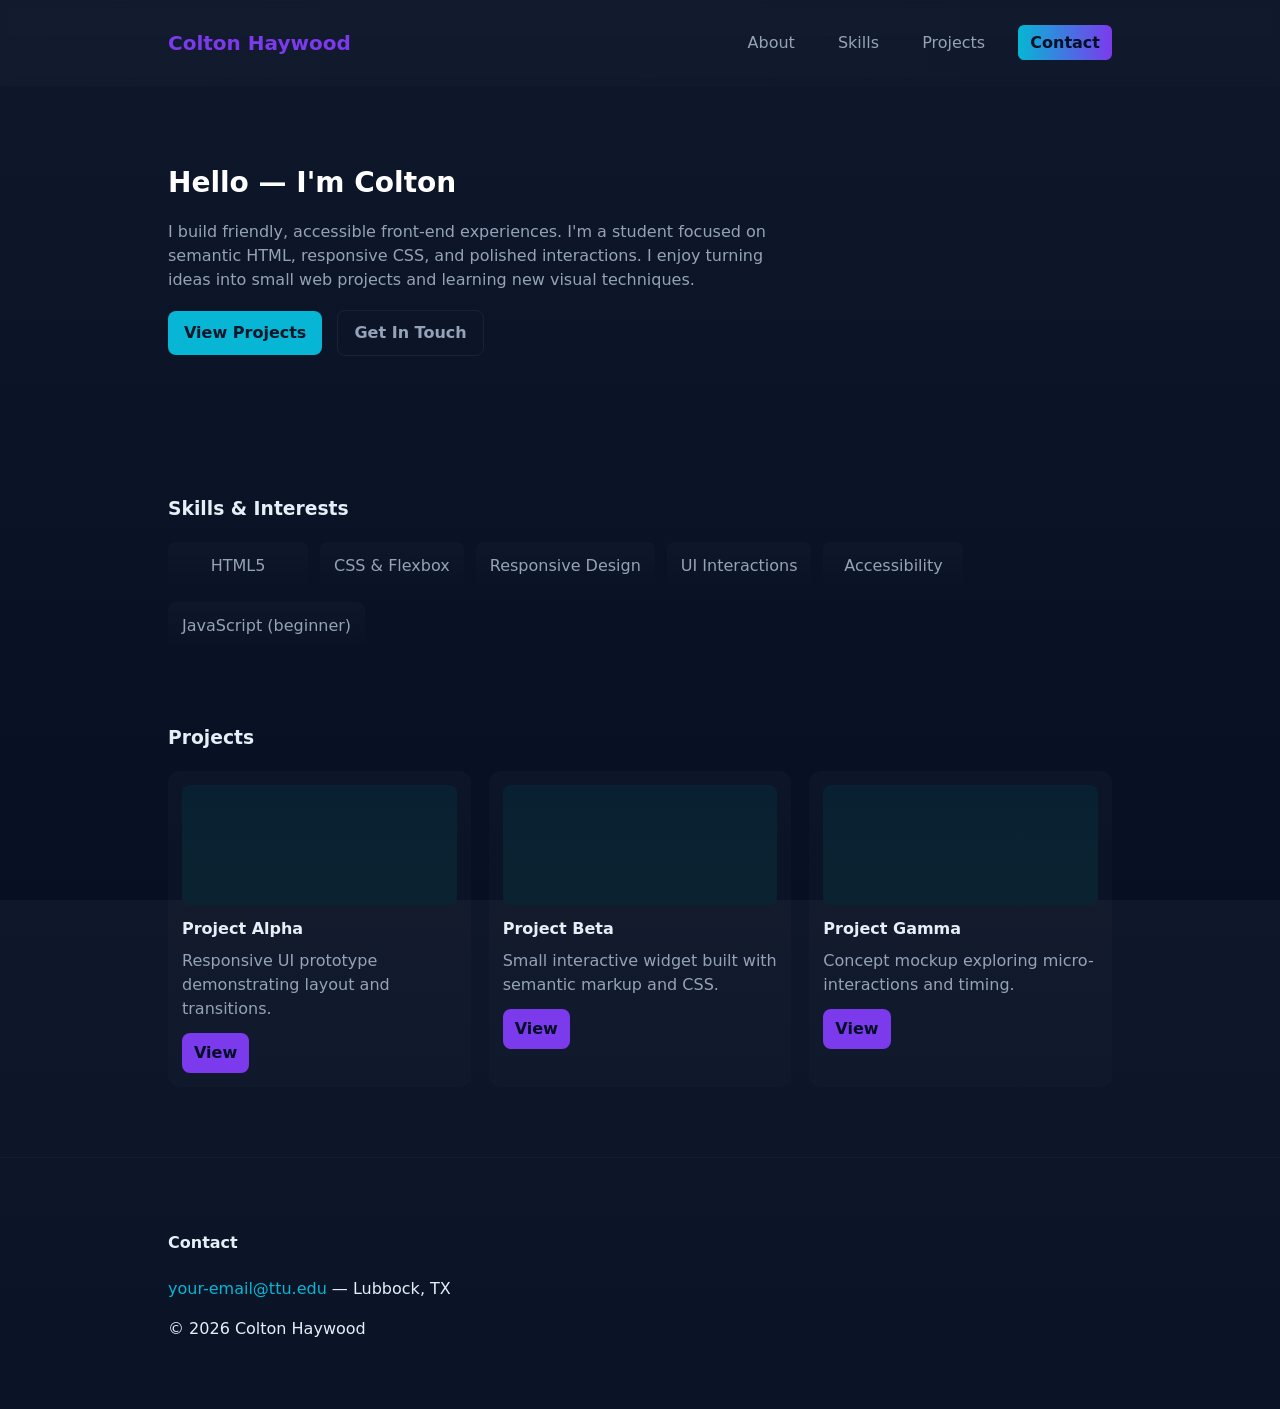
==== project-01/index.html @ 2ae57770 "Add Project 01: Personal Landing Page (HTML + CSS)" ====
<!DOCTYPE html>
<html lang="en">
  <head>
    <meta charset="utf-8" />
    <meta name="viewport" content="width=device-width, initial-scale=1" />
    <title>Colton Haywood — Personal Landing Page</title>
    <link rel="stylesheet" href="style.css" />
  </head>
  <body>
    <header class="site-header">
      <div class="inner">
        <h1 class="site-title">Colton Haywood</h1>
        <nav class="site-nav" aria-label="Primary">
          <a href="#about">About</a>
          <a href="#skills">Skills</a>
          <a href="#projects">Projects</a>
          <a href="#contact" class="cta">Contact</a>
        </nav>
      </div>
    </header>

    <main>
      <section id="about" class="hero">
        <div class="inner">
          <h2>Hello — I'm Colton</h2>
          <p>
            I build friendly, accessible front-end experiences. I'm a student
            focused on semantic HTML, responsive CSS, and polished interactions.
            I enjoy turning ideas into small web projects and learning new
            visual techniques.
          </p>
          <p class="lead-actions">
            <a href="#projects" class="btn">View Projects</a>
            <a href="#contact" class="btn ghost">Get In Touch</a>
          </p>
        </div>
      </section>

      <section id="skills" class="skills">
        <div class="inner">
          <h3>Skills & Interests</h3>
          <div class="skill-list">
            <div class="skill">HTML5</div>
            <div class="skill">CSS & Flexbox</div>
            <div class="skill">Responsive Design</div>
            <div class="skill">UI Interactions</div>
            <div class="skill">Accessibility</div>
            <div class="skill">JavaScript (beginner)</div>
          </div>
        </div>
      </section>

      <section id="projects" class="projects">
        <div class="inner">
          <h3>Projects</h3>
          <div class="project-grid">
            <article class="project-card">
              <div class="thumb" aria-hidden="true"></div>
              <h4>Project Alpha</h4>
              <p>Responsive UI prototype demonstrating layout and transitions.</p>
              <a class="project-link" href="#">View</a>
            </article>

            <article class="project-card">
              <div class="thumb" aria-hidden="true"></div>
              <h4>Project Beta</h4>
              <p>Small interactive widget built with semantic markup and CSS.</p>
              <a class="project-link" href="#">View</a>
            </article>

            <article class="project-card">
              <div class="thumb" aria-hidden="true"></div>
              <h4>Project Gamma</h4>
              <p>Concept mockup exploring micro-interactions and timing.</p>
              <a class="project-link" href="#">View</a>
            </article>
          </div>
        </div>
      </section>
    </main>

    <footer id="contact" class="site-footer">
      <div class="inner">
        <h4>Contact</h4>
        <p>
          <a href="mailto:your-email@ttu.edu" class="contact-link">your-email@ttu.edu</a>
          — Lubbock, TX
        </p>
        <p class="small">© 2026 Colton Haywood</p>
      </div>
    </footer>
  </body>
</html>
---- project-01/style.css ----
:root{
  --bg:#0f172a;
  --surface:#0b1220;
  --muted:#94a3b8;
  --accent:#06b6d4;
  --accent-2:#7c3aed;
  --card:#0b1724;
  --glass:rgba(255,255,255,0.03);
  --radius:10px;
}

*{box-sizing:border-box}
html,body{height:100%}
body{margin:0;font-family:Inter, system-ui, -apple-system, 'Segoe UI', Roboto, Arial; background:linear-gradient(180deg,var(--bg),#071023);color:#e6eef7;line-height:1.5}
.inner{max-width:1000px;margin:0 auto;padding:28px}

/* Header */
.site-header{background:linear-gradient(90deg, rgba(255,255,255,0.02), rgba(255,255,255,0.01));backdrop-filter:blur(4px)}
.site-header .inner{display:flex;align-items:center;justify-content:space-between}
.site-title{font-size:20px;margin:0;color:var(--accent-2)}
.site-nav a{color:var(--muted);text-decoration:none;margin-left:18px;padding:8px 10px;border-radius:6px;transition:color 220ms ease,transform 200ms ease,background 220ms}
.site-nav a:hover{color:var(--accent);transform:translateY(-2px);background:var(--glass)}
.site-nav .cta{background:linear-gradient(90deg,var(--accent),var(--accent-2));color:#041025;padding:8px 12px;border-radius:6px;font-weight:700}
.site-nav .cta:hover{transform:translateY(-3px);filter:brightness(1.05)}

/* Hero / About */
.hero{padding:48px 0}
.hero h2{margin:0 0 12px;font-size:28px;color:#fff}
.hero p{max-width:60ch;color:var(--muted)}
.lead-actions{margin-top:18px}
.btn{display:inline-block;padding:10px 16px;background:var(--accent);color:#051629;border-radius:8px;text-decoration:none;margin-right:10px;font-weight:700;transition:transform 220ms ease,box-shadow 220ms,filter 220ms}
.btn:hover{transform:translateY(-4px);box-shadow:0 12px 24px rgba(6,182,212,0.12)}
.btn.ghost{background:transparent;border:1px solid rgba(255,255,255,0.06);color:var(--muted)}
.btn.ghost:hover{color:var(--accent-2);transform:translateY(-3px)}

/* Skills */
.skills .skill-list{display:flex;flex-wrap:wrap;gap:12px;margin-top:18px}
.skill{background:linear-gradient(180deg,rgba(255,255,255,0.02),transparent);padding:12px 14px;border-radius:8px;color:var(--muted);min-width:140px;text-align:center;transition:transform 220ms ease,background 220ms}
.skill:hover{transform:translateY(-6px);background:linear-gradient(180deg, rgba(124,58,237,0.08), rgba(6,182,212,0.03));color:#fff}

/* Projects grid */
.project-grid{display:flex;gap:18px;margin-top:18px}
.project-card{background:linear-gradient(180deg, rgba(255,255,255,0.02), rgba(255,255,255,0.01));padding:14px;border-radius:12px;flex:1;transition:transform 260ms ease,box-shadow 260ms}
.project-card .thumb{height:120px;border-radius:8px;background:linear-gradient(180deg,#092032, #0b2330);margin-bottom:12px}
.project-card h4{margin:0 0 8px}
.project-card p{color:var(--muted);margin:0 0 12px}
.project-card .project-link{display:inline-block;padding:8px 12px;background:var(--accent-2);color:#041025;border-radius:8px;text-decoration:none;font-weight:700;transition:transform 220ms ease,box-shadow 220ms}
.project-card .project-link:hover{transform:translateY(-4px);box-shadow:0 10px 20px rgba(124,58,237,0.12)}
.project-card:hover{transform:translateY(-8px);box-shadow:0 24px 40px rgba(2,6,23,0.6)}

/* Footer */
.site-footer{border-top:1px solid rgba(255,255,255,0.03);margin-top:42px;padding:24px 0}
.contact-link{color:var(--accent);text-decoration:none;transition:color 200ms,transform 200ms}
.contact-link:hover{color:var(--accent-2);transform:translateY(-3px)}

/* Responsive */
@media (max-width:820px){
  .site-header .inner{flex-direction:column;align-items:flex-start;gap:12px}
  .project-grid{flex-direction:column}
  .site-nav a{margin-left:10px}
}
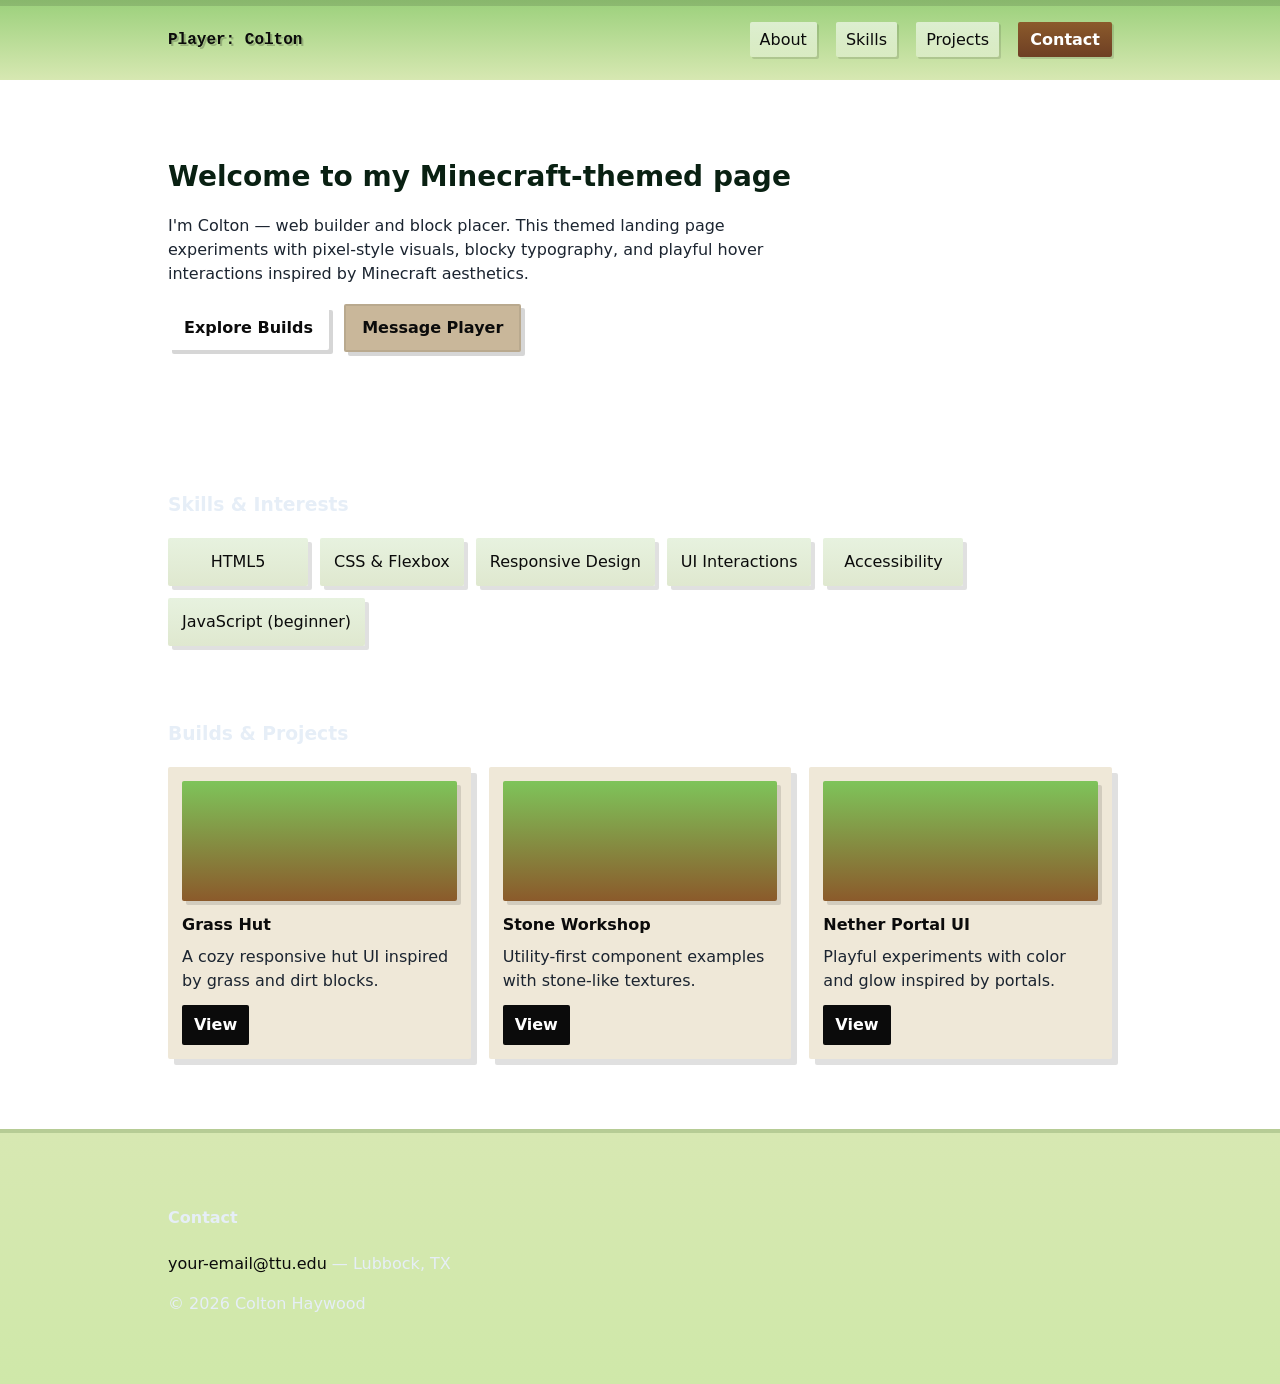
==== commit c2b8d101: "Theme: Make Project 01 Minecraft-styled and add link to homepage Projects" ====
--- a/project-01/index.html
+++ b/project-01/index.html
@@ -9,7 +9,7 @@
   <body>
     <header class="site-header">
       <div class="inner">
-        <h1 class="site-title">Colton Haywood</h1>
+        <h1 class="site-title">Player: Colton</h1>
         <nav class="site-nav" aria-label="Primary">
           <a href="#about">About</a>
           <a href="#skills">Skills</a>
@@ -22,16 +22,15 @@
     <main>
       <section id="about" class="hero">
         <div class="inner">
-          <h2>Hello — I'm Colton</h2>
+          <h2>Welcome to my Minecraft-themed page</h2>
           <p>
-            I build friendly, accessible front-end experiences. I'm a student
-            focused on semantic HTML, responsive CSS, and polished interactions.
-            I enjoy turning ideas into small web projects and learning new
-            visual techniques.
+            I'm Colton — web builder and block placer. This themed landing page
+            experiments with pixel-style visuals, blocky typography, and playful
+            hover interactions inspired by Minecraft aesthetics.
           </p>
           <p class="lead-actions">
-            <a href="#projects" class="btn">View Projects</a>
-            <a href="#contact" class="btn ghost">Get In Touch</a>
+            <a href="#projects" class="btn">Explore Builds</a>
+            <a href="#contact" class="btn ghost">Message Player</a>
           </p>
         </div>
       </section>
@@ -52,26 +51,26 @@
 
       <section id="projects" class="projects">
         <div class="inner">
-          <h3>Projects</h3>
+          <h3>Builds & Projects</h3>
           <div class="project-grid">
             <article class="project-card">
               <div class="thumb" aria-hidden="true"></div>
-              <h4>Project Alpha</h4>
-              <p>Responsive UI prototype demonstrating layout and transitions.</p>
+              <h4>Grass Hut</h4>
+              <p>A cozy responsive hut UI inspired by grass and dirt blocks.</p>
               <a class="project-link" href="#">View</a>
             </article>
 
             <article class="project-card">
               <div class="thumb" aria-hidden="true"></div>
-              <h4>Project Beta</h4>
-              <p>Small interactive widget built with semantic markup and CSS.</p>
+              <h4>Stone Workshop</h4>
+              <p>Utility-first component examples with stone-like textures.</p>
               <a class="project-link" href="#">View</a>
             </article>
 
             <article class="project-card">
               <div class="thumb" aria-hidden="true"></div>
-              <h4>Project Gamma</h4>
-              <p>Concept mockup exploring micro-interactions and timing.</p>
+              <h4>Nether Portal UI</h4>
+              <p>Playful experiments with color and glow inspired by portals.</p>
               <a class="project-link" href="#">View</a>
             </article>
           </div>
--- a/project-01/style.css
+++ b/project-01/style.css
@@ -1,12 +1,13 @@
 :root{
-  --bg:#0f172a;
-  --surface:#0b1220;
-  --muted:#94a3b8;
-  --accent:#06b6d4;
-  --accent-2:#7c3aed;
-  --card:#0b1724;
-  --glass:rgba(255,255,255,0.03);
-  --radius:10px;
+  --bg-grass:#7ec45a;
+  --dirt:#8b5a2b;
+  --stone:#7d7d7d;
+  --sky:#9bd07b;
+  --accent:#4fc3f7;
+  --muted:#1b2430;
+  --card:#e7f2df;
+  --pixel:#0b0b0b;
+  --radius:3px;
 }
 
 *{box-sizing:border-box}
@@ -14,44 +15,44 @@
 body{margin:0;font-family:Inter, system-ui, -apple-system, 'Segoe UI', Roboto, Arial; background:linear-gradient(180deg,var(--bg),#071023);color:#e6eef7;line-height:1.5}
 .inner{max-width:1000px;margin:0 auto;padding:28px}
 
-/* Header */
-.site-header{background:linear-gradient(90deg, rgba(255,255,255,0.02), rgba(255,255,255,0.01));backdrop-filter:blur(4px)}
+/* Minecraft header */
+.site-header{background:linear-gradient(180deg,var(--sky),#d7e8b2);box-shadow:0 6px 0 rgba(0,0,0,0.12) inset}
 .site-header .inner{display:flex;align-items:center;justify-content:space-between}
-.site-title{font-size:20px;margin:0;color:var(--accent-2)}
-.site-nav a{color:var(--muted);text-decoration:none;margin-left:18px;padding:8px 10px;border-radius:6px;transition:color 220ms ease,transform 200ms ease,background 220ms}
-.site-nav a:hover{color:var(--accent);transform:translateY(-2px);background:var(--glass)}
-.site-nav .cta{background:linear-gradient(90deg,var(--accent),var(--accent-2));color:#041025;padding:8px 12px;border-radius:6px;font-weight:700}
-.site-nav .cta:hover{transform:translateY(-3px);filter:brightness(1.05)}
+.site-title{font-family:'Press Start 2P', monospace;font-size:16px;margin:0;color:var(--pixel);text-shadow:2px 2px 0 rgba(0,0,0,0.2)}
+.site-nav a{color:var(--pixel);text-decoration:none;margin-left:14px;padding:8px 10px;border-radius:2px;background:linear-gradient(180deg,rgba(255,255,255,0.6),rgba(255,255,255,0.35));box-shadow:2px 2px 0 rgba(0,0,0,0.12);transition:transform 160ms,box-shadow 160ms}
+.site-nav a:hover{transform:translateY(-4px);box-shadow:6px 6px 0 rgba(0,0,0,0.18)}
+.site-nav .cta{background:linear-gradient(180deg,var(--dirt),#6e3f24);color:#fff;padding:8px 12px;border-radius:2px;font-weight:700}
+.site-nav .cta:hover{transform:translateY(-5px)}
 
 /* Hero / About */
 .hero{padding:48px 0}
-.hero h2{margin:0 0 12px;font-size:28px;color:#fff}
+.hero h2{margin:0 0 12px;font-size:28px;color:#092012}
 .hero p{max-width:60ch;color:var(--muted)}
 .lead-actions{margin-top:18px}
-.btn{display:inline-block;padding:10px 16px;background:var(--accent);color:#051629;border-radius:8px;text-decoration:none;margin-right:10px;font-weight:700;transition:transform 220ms ease,box-shadow 220ms,filter 220ms}
-.btn:hover{transform:translateY(-4px);box-shadow:0 12px 24px rgba(6,182,212,0.12)}
-.btn.ghost{background:transparent;border:1px solid rgba(255,255,255,0.06);color:var(--muted)}
-.btn.ghost:hover{color:var(--accent-2);transform:translateY(-3px)}
+.btn{display:inline-block;padding:10px 16px;background:linear-gradient(180deg,var(--grass),#4a8a2e);color:#0b0b0b;border-radius:2px;text-decoration:none;margin-right:10px;font-weight:700;box-shadow:4px 4px 0 rgba(0,0,0,0.16);transition:transform 180ms ease,box-shadow 180ms,filter 180ms}
+.btn:hover{transform:translateY(-6px);box-shadow:10px 10px 0 rgba(0,0,0,0.22)}
+.btn.ghost{background:#c9b79a;border:2px solid rgba(0,0,0,0.08);color:var(--pixel)}
+.btn.ghost:hover{transform:translateY(-5px)}
 
 /* Skills */
 .skills .skill-list{display:flex;flex-wrap:wrap;gap:12px;margin-top:18px}
-.skill{background:linear-gradient(180deg,rgba(255,255,255,0.02),transparent);padding:12px 14px;border-radius:8px;color:var(--muted);min-width:140px;text-align:center;transition:transform 220ms ease,background 220ms}
-.skill:hover{transform:translateY(-6px);background:linear-gradient(180deg, rgba(124,58,237,0.08), rgba(6,182,212,0.03));color:#fff}
+.skill{background:linear-gradient(180deg,#e7f2df,#dfe8cf);padding:12px 14px;border-radius:2px;color:var(--pixel);min-width:140px;text-align:center;box-shadow:4px 4px 0 rgba(0,0,0,0.12);transition:transform 220ms ease,box-shadow 220ms}
+.skill:hover{transform:translateY(-6px);box-shadow:10px 10px 0 rgba(0,0,0,0.18);background:linear-gradient(180deg,#9bd07b,#6fb84a);color:#08120a}
 
 /* Projects grid */
 .project-grid{display:flex;gap:18px;margin-top:18px}
-.project-card{background:linear-gradient(180deg, rgba(255,255,255,0.02), rgba(255,255,255,0.01));padding:14px;border-radius:12px;flex:1;transition:transform 260ms ease,box-shadow 260ms}
-.project-card .thumb{height:120px;border-radius:8px;background:linear-gradient(180deg,#092032, #0b2330);margin-bottom:12px}
-.project-card h4{margin:0 0 8px}
+.project-card{background:#efe8d8;padding:14px;border-radius:2px;flex:1;transition:transform 260ms ease,box-shadow 260ms;box-shadow:6px 6px 0 rgba(0,0,0,0.12)}
+.project-card .thumb{height:120px;border-radius:2px;background:linear-gradient(180deg,#7ec45a,#8b5a2b);margin-bottom:12px;box-shadow:4px 4px 0 rgba(0,0,0,0.12)}
+.project-card h4{margin:0 0 8px;color:var(--pixel)}
 .project-card p{color:var(--muted);margin:0 0 12px}
-.project-card .project-link{display:inline-block;padding:8px 12px;background:var(--accent-2);color:#041025;border-radius:8px;text-decoration:none;font-weight:700;transition:transform 220ms ease,box-shadow 220ms}
-.project-card .project-link:hover{transform:translateY(-4px);box-shadow:0 10px 20px rgba(124,58,237,0.12)}
-.project-card:hover{transform:translateY(-8px);box-shadow:0 24px 40px rgba(2,6,23,0.6)}
+.project-card .project-link{display:inline-block;padding:8px 12px;background:var(--pixel);color:#fff;border-radius:2px;text-decoration:none;font-weight:700;transition:transform 220ms ease,box-shadow 220ms}
+.project-card .project-link:hover{transform:translateY(-4px);box-shadow:6px 6px 0 rgba(0,0,0,0.16)}
+.project-card:hover{transform:translateY(-8px);box-shadow:12px 12px 0 rgba(0,0,0,0.18)}
 
 /* Footer */
-.site-footer{border-top:1px solid rgba(255,255,255,0.03);margin-top:42px;padding:24px 0}
-.contact-link{color:var(--accent);text-decoration:none;transition:color 200ms,transform 200ms}
-.contact-link:hover{color:var(--accent-2);transform:translateY(-3px)}
+.site-footer{border-top:4px solid rgba(0,0,0,0.12);margin-top:42px;padding:24px 0;background:linear-gradient(180deg,#d7e8b2,#cfe8a9)}
+.contact-link{color:var(--pixel);text-decoration:none;transition:transform 200ms}
+.contact-link:hover{transform:translateY(-3px);color:#0b6623}
 
 /* Responsive */
 @media (max-width:820px){
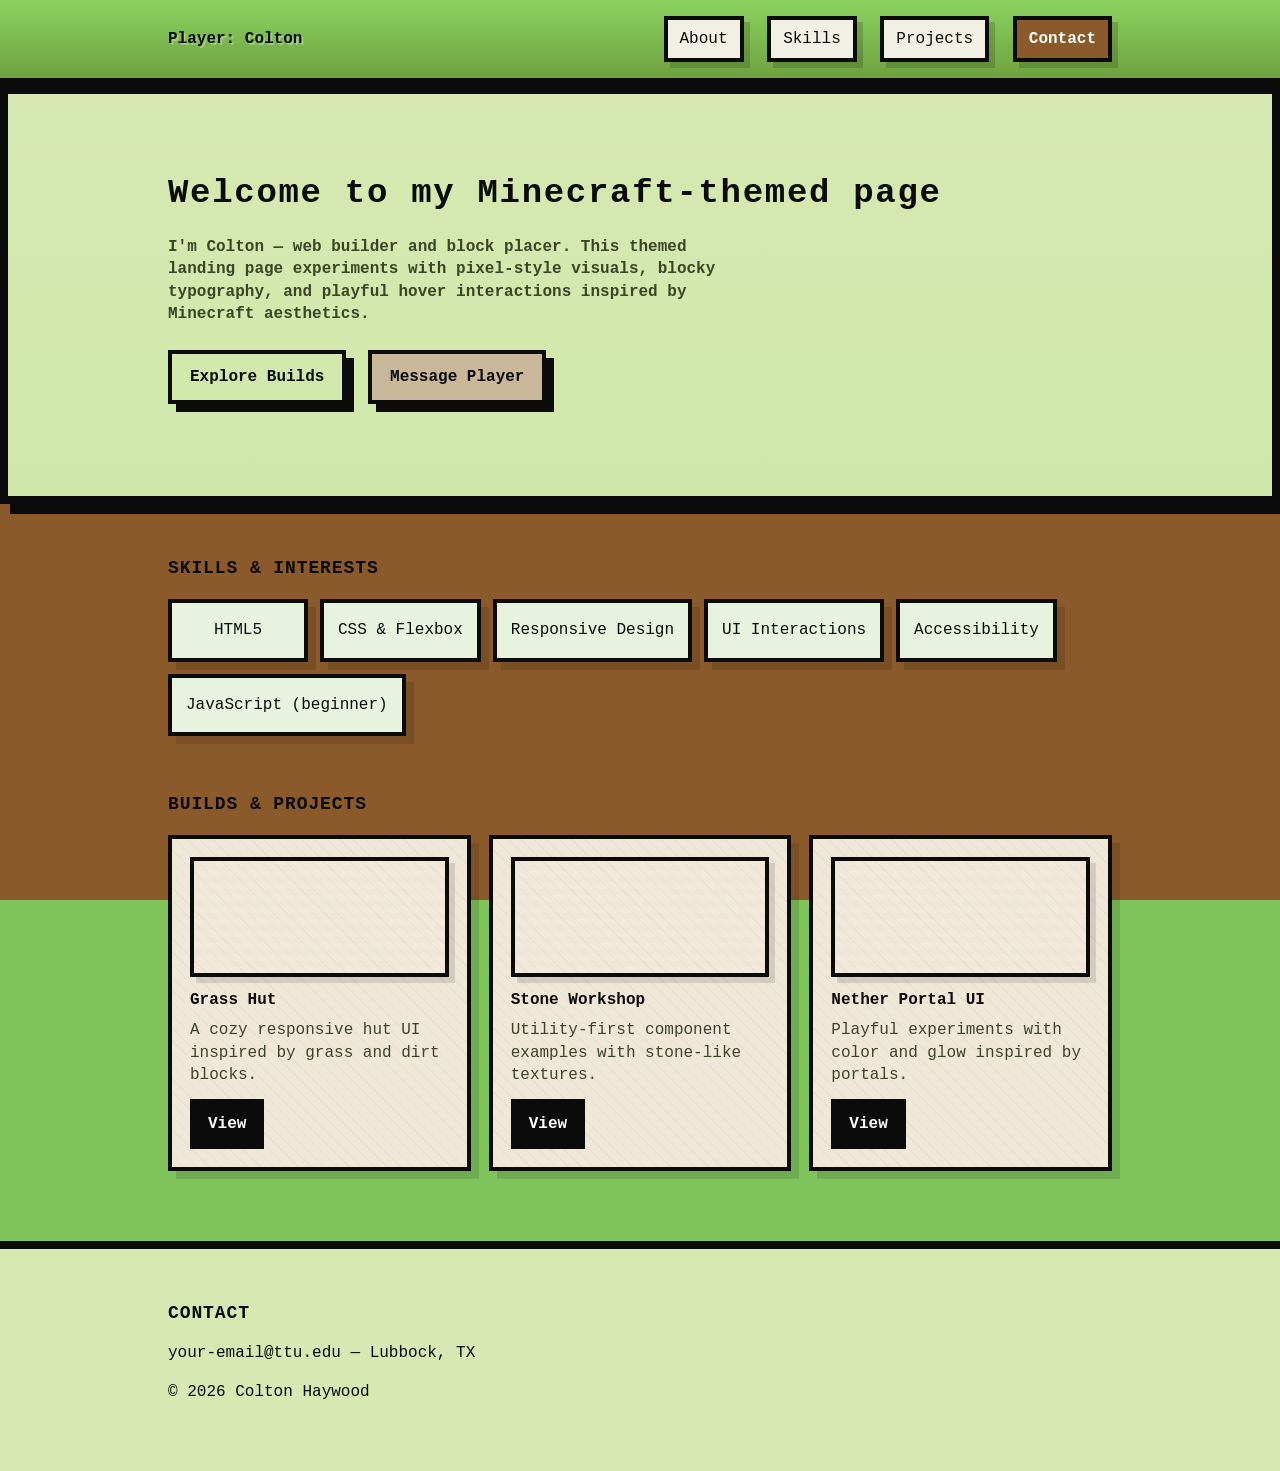
==== commit 352a61bc: "Update Project 01 to stronger Minecraft theme" ====
--- a/project-01/index.html
+++ b/project-01/index.html
@@ -3,7 +3,7 @@
   <head>
     <meta charset="utf-8" />
     <meta name="viewport" content="width=device-width, initial-scale=1" />
-    <title>Colton Haywood — Personal Landing Page</title>
+    <title>Colton Haywood — Minecraft Landing Page</title>
     <link rel="stylesheet" href="style.css" />
   </head>
   <body>
--- a/project-01/style.css
+++ b/project-01/style.css
@@ -1,3 +1,5 @@
+@import url('https://fonts.googleapis.com/css2?family=Press+Start+2P&display=swap');
+
 :root{
   --bg-grass:#7ec45a;
   --dirt:#8b5a2b;
@@ -5,52 +7,57 @@
   --sky:#9bd07b;
   --accent:#4fc3f7;
   --muted:#1b2430;
-  --card:#e7f2df;
+  --card:#efe8d8;
   --pixel:#0b0b0b;
-  --radius:3px;
+  --shadow:rgba(0,0,0,0.18);
 }
 
 *{box-sizing:border-box}
-html,body{height:100%}
-body{margin:0;font-family:Inter, system-ui, -apple-system, 'Segoe UI', Roboto, Arial; background:linear-gradient(180deg,var(--bg),#071023);color:#e6eef7;line-height:1.5}
+html,body{height:100%;scroll-behavior:smooth}
+body{margin:0;font-family:'Press Start 2P', monospace, system-ui, -apple-system, 'Segoe UI', Roboto, Arial; background:linear-gradient(180deg,#7ec45a 0%,#7ec45a 48%,#8b5a2b 48%,#8b5a2b 100%);color:var(--pixel);line-height:1.4}
 .inner{max-width:1000px;margin:0 auto;padding:28px}
 
 /* Minecraft header */
-.site-header{background:linear-gradient(180deg,var(--sky),#d7e8b2);box-shadow:0 6px 0 rgba(0,0,0,0.12) inset}
+.site-header{background:linear-gradient(180deg,#8bd25f,#6ea13f);border-bottom:8px solid var(--pixel);box-shadow:6px 6px 0 var(--pixel)}
 .site-header .inner{display:flex;align-items:center;justify-content:space-between}
-.site-title{font-family:'Press Start 2P', monospace;font-size:16px;margin:0;color:var(--pixel);text-shadow:2px 2px 0 rgba(0,0,0,0.2)}
-.site-nav a{color:var(--pixel);text-decoration:none;margin-left:14px;padding:8px 10px;border-radius:2px;background:linear-gradient(180deg,rgba(255,255,255,0.6),rgba(255,255,255,0.35));box-shadow:2px 2px 0 rgba(0,0,0,0.12);transition:transform 160ms,box-shadow 160ms}
-.site-nav a:hover{transform:translateY(-4px);box-shadow:6px 6px 0 rgba(0,0,0,0.18)}
-.site-nav .cta{background:linear-gradient(180deg,var(--dirt),#6e3f24);color:#fff;padding:8px 12px;border-radius:2px;font-weight:700}
+.site-title{font-family:'Press Start 2P', monospace;font-size:16px;margin:0;color:var(--pixel);text-shadow:2px 2px 0 rgba(255,255,255,0.3)}
+.site-nav a{color:var(--pixel);text-decoration:none;margin-left:14px;padding:10px 12px;border:4px solid var(--pixel);border-radius:0;background:#f0f0e5;box-shadow:6px 6px 0 rgba(0,0,0,0.16);transition:transform 160ms,box-shadow 160ms,background 160ms}
+.site-nav a:hover{transform:translateY(-4px);box-shadow:10px 10px 0 rgba(0,0,0,0.18);background:#fff}
+.site-nav .cta{background:var(--dirt);color:#fff;padding:10px 12px;font-weight:700}
 .site-nav .cta:hover{transform:translateY(-5px)}
 
 /* Hero / About */
-.hero{padding:48px 0}
-.hero h2{margin:0 0 12px;font-size:28px;color:#092012}
-.hero p{max-width:60ch;color:var(--muted)}
-.lead-actions{margin-top:18px}
-.btn{display:inline-block;padding:10px 16px;background:linear-gradient(180deg,var(--grass),#4a8a2e);color:#0b0b0b;border-radius:2px;text-decoration:none;margin-right:10px;font-weight:700;box-shadow:4px 4px 0 rgba(0,0,0,0.16);transition:transform 180ms ease,box-shadow 180ms,filter 180ms}
-.btn:hover{transform:translateY(-6px);box-shadow:10px 10px 0 rgba(0,0,0,0.22)}
-.btn.ghost{background:#c9b79a;border:2px solid rgba(0,0,0,0.08);color:var(--pixel)}
+.hero{padding:48px 0;background:linear-gradient(180deg,#d7e8b2,#cfe8a9);border:8px solid var(--pixel);box-shadow:10px 10px 0 var(--pixel);}
+.hero h2{margin:0 0 18px;font-size:34px;color:var(--pixel);letter-spacing:0.05em}
+.hero p{max-width:60ch;color:#3b4425;font-weight:700}
+.lead-actions{margin-top:24px}
+.btn{display:inline-block;padding:12px 18px;background:linear-gradient(180deg,var(--grass),#4a8a2e);color:#0b0b0b;border:4px solid var(--pixel);text-decoration:none;margin-right:12px;font-weight:700;box-shadow:8px 8px 0 var(--pixel);transition:transform 180ms ease,box-shadow 180ms,filter 180ms}
+.btn:hover{transform:translateY(-6px);box-shadow:12px 12px 0 var(--pixel)}
+.btn.ghost{background:#c9b79a;border:4px solid var(--pixel);color:var(--pixel)}
 .btn.ghost:hover{transform:translateY(-5px)}
 
+.skills h3,
+.projects h3,
+.site-footer h4{font-size:18px;margin:0;color:var(--pixel);letter-spacing:0.05em;text-transform:uppercase}
+
 /* Skills */
+.skills{margin-top:24px}
 .skills .skill-list{display:flex;flex-wrap:wrap;gap:12px;margin-top:18px}
-.skill{background:linear-gradient(180deg,#e7f2df,#dfe8cf);padding:12px 14px;border-radius:2px;color:var(--pixel);min-width:140px;text-align:center;box-shadow:4px 4px 0 rgba(0,0,0,0.12);transition:transform 220ms ease,box-shadow 220ms}
-.skill:hover{transform:translateY(-6px);box-shadow:10px 10px 0 rgba(0,0,0,0.18);background:linear-gradient(180deg,#9bd07b,#6fb84a);color:#08120a}
+.skill{background:#e7f2df;padding:16px 14px;border:4px solid var(--pixel);color:var(--pixel);min-width:140px;text-align:center;box-shadow:8px 8px 0 rgba(0,0,0,0.12);transition:transform 220ms ease,box-shadow 220ms,background 220ms}
+.skill:hover{transform:translateY(-6px);box-shadow:12px 12px 0 rgba(0,0,0,0.18);background:linear-gradient(180deg,#9bd07b,#6fb84a);color:#08120a}
 
 /* Projects grid */
 .project-grid{display:flex;gap:18px;margin-top:18px}
-.project-card{background:#efe8d8;padding:14px;border-radius:2px;flex:1;transition:transform 260ms ease,box-shadow 260ms;box-shadow:6px 6px 0 rgba(0,0,0,0.12)}
-.project-card .thumb{height:120px;border-radius:2px;background:linear-gradient(180deg,#7ec45a,#8b5a2b);margin-bottom:12px;box-shadow:4px 4px 0 rgba(0,0,0,0.12)}
-.project-card h4{margin:0 0 8px;color:var(--pixel)}
-.project-card p{color:var(--muted);margin:0 0 12px}
-.project-card .project-link{display:inline-block;padding:8px 12px;background:var(--pixel);color:#fff;border-radius:2px;text-decoration:none;font-weight:700;transition:transform 220ms ease,box-shadow 220ms}
+.project-card{background:#efe8d8;padding:18px;border:4px solid var(--pixel);flex:1;transition:transform 260ms ease,box-shadow 260ms;box-shadow:8px 8px 0 rgba(0,0,0,0.12);background-image:repeating-linear-gradient(45deg, transparent, transparent 8px, rgba(0,0,0,0.03) 8px, rgba(0,0,0,0.03) 9px)}
+.project-card .thumb{height:120px;border:4px solid var(--pixel);background:linear-gradient(180deg,#7ec45a,#8b5a2b);margin-bottom:12px;box-shadow:6px 6px 0 rgba(0,0,0,0.12);background-image:repeating-linear-gradient(0deg, rgba(255,255,255,0.08), rgba(255,255,255,0.08) 6px, transparent 6px, transparent 12px)}
+.project-card h4{margin:0 0 8px;color:var(--pixel);font-size:16px}
+.project-card p{color:#3b4425;margin:0 0 12px}
+.project-card .project-link{display:inline-block;padding:10px 14px;background:var(--pixel);color:#fff;border:4px solid var(--pixel);text-decoration:none;font-weight:700;transition:transform 220ms ease,box-shadow 220ms}
 .project-card .project-link:hover{transform:translateY(-4px);box-shadow:6px 6px 0 rgba(0,0,0,0.16)}
-.project-card:hover{transform:translateY(-8px);box-shadow:12px 12px 0 rgba(0,0,0,0.18)}
+.project-card:hover{transform:translateY(-8px);box-shadow:14px 14px 0 rgba(0,0,0,0.18)}
 
 /* Footer */
-.site-footer{border-top:4px solid rgba(0,0,0,0.12);margin-top:42px;padding:24px 0;background:linear-gradient(180deg,#d7e8b2,#cfe8a9)}
+.site-footer{border-top:8px solid var(--pixel);margin-top:42px;padding:24px 0;background:#d7e8b2;}
 .contact-link{color:var(--pixel);text-decoration:none;transition:transform 200ms}
 .contact-link:hover{transform:translateY(-3px);color:#0b6623}
 
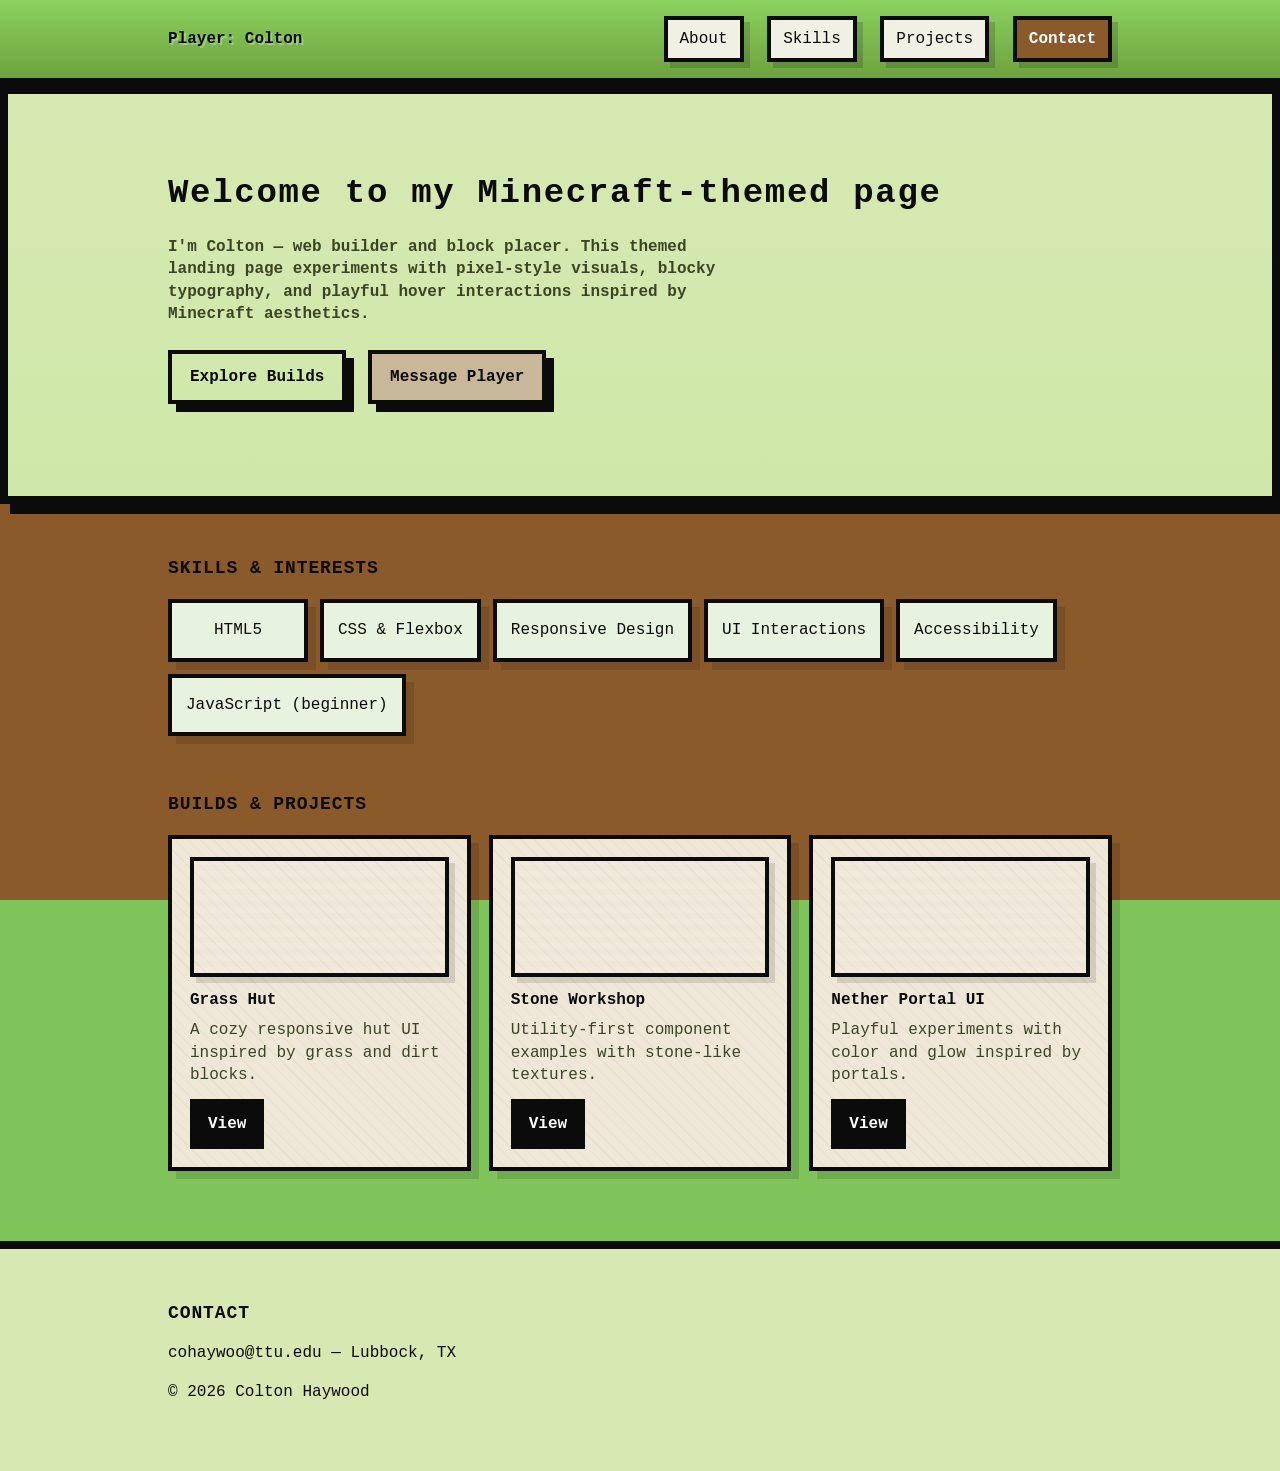
==== commit 8534f4ca: "Update Project 01 contact email to cohaywoo@ttu.edu" ====
--- a/project-01/index.html
+++ b/project-01/index.html
@@ -82,7 +82,7 @@
       <div class="inner">
         <h4>Contact</h4>
         <p>
-          <a href="mailto:your-email@ttu.edu" class="contact-link">your-email@ttu.edu</a>
+          <a href="mailto:cohaywoo@ttu.edu" class="contact-link">cohaywoo@ttu.edu</a>
           — Lubbock, TX
         </p>
         <p class="small">© 2026 Colton Haywood</p>
